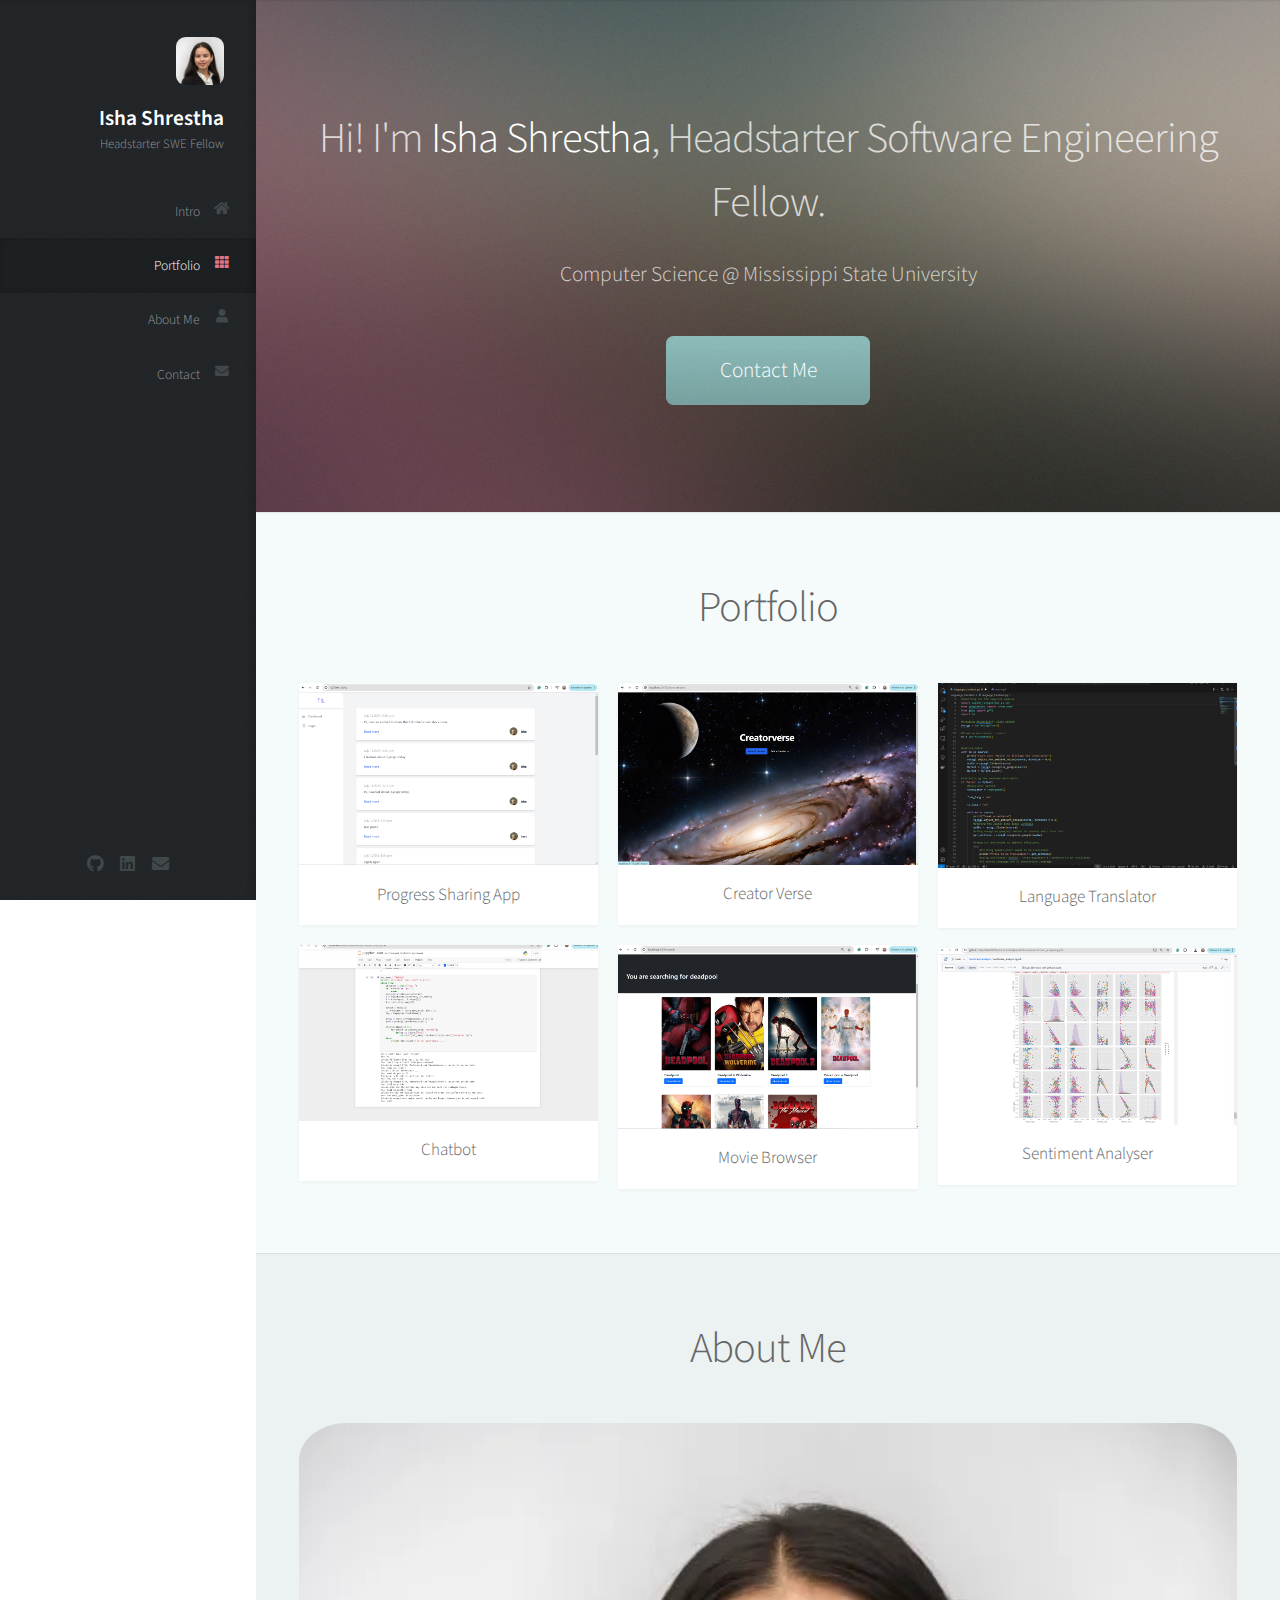
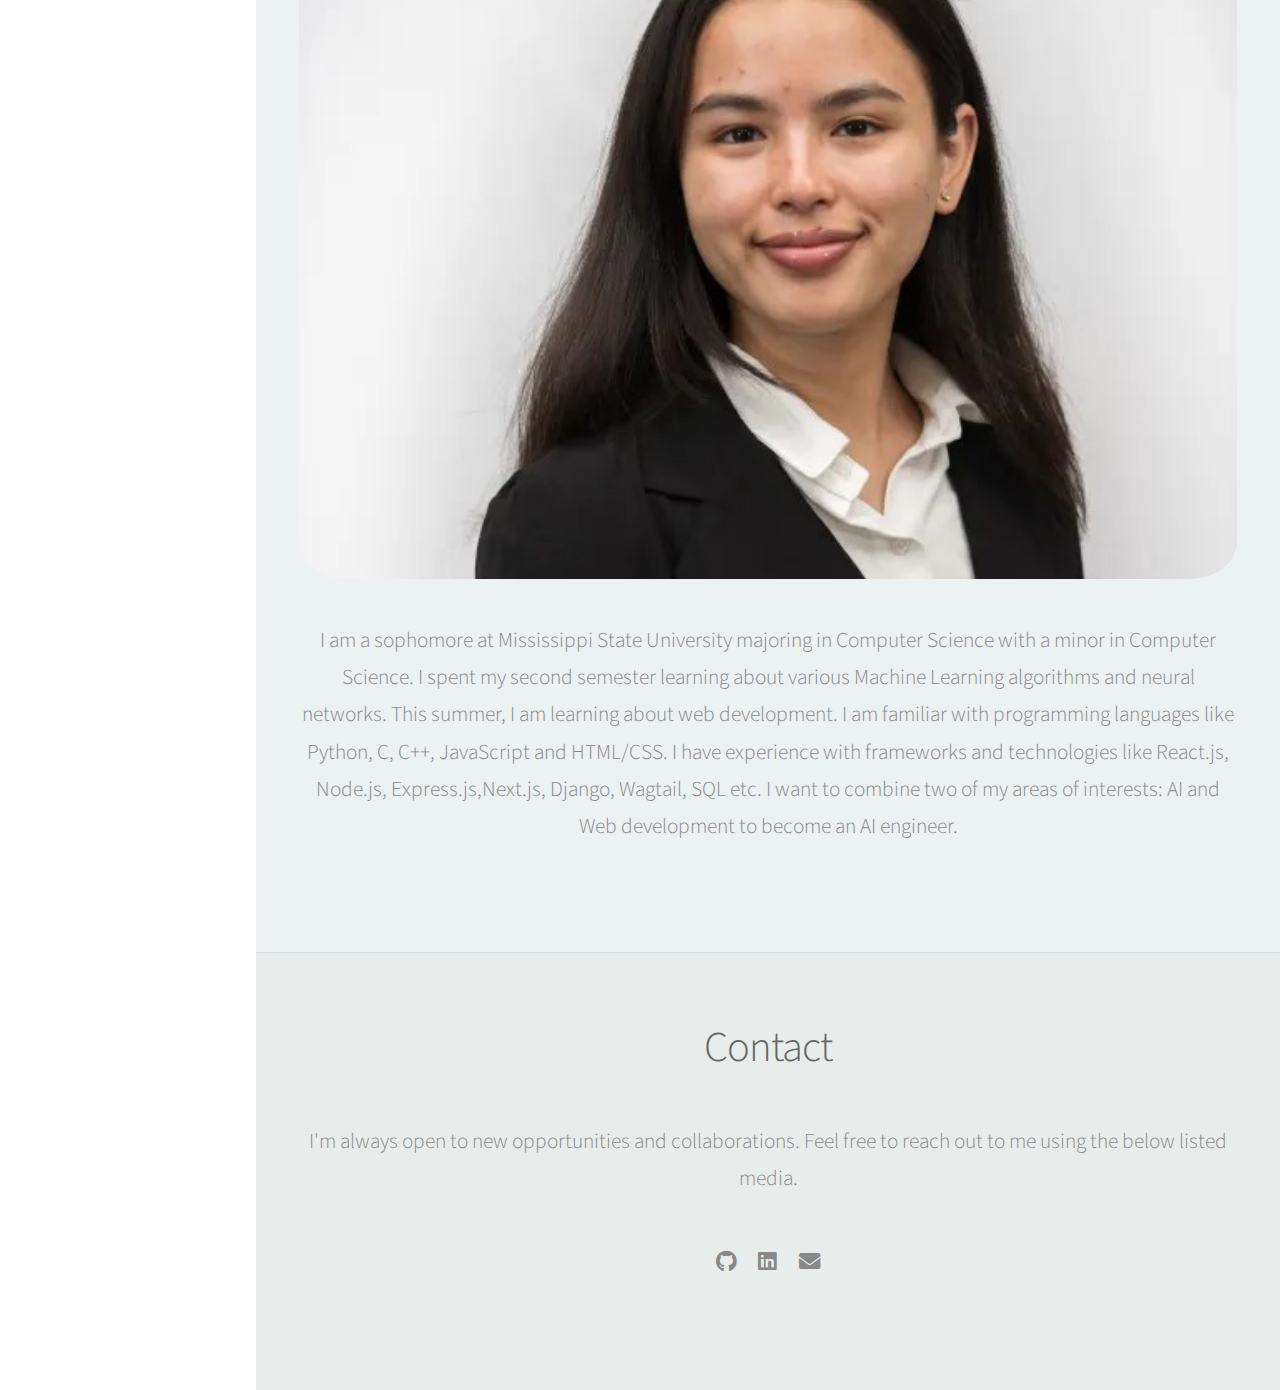
==== index.html @ 4f579141 "copied folders to root" ====
<!DOCTYPE HTML>
<!--
	Prologue by HTML5 UP
	html5up.net | @ajlkn
	Free for personal and commercial use under the CCA 3.0 license (html5up.net/license)
-->
<html>
	<head>
		<title>Isha Shrestha</title>
		<link rel="icon" href="images/isha.jpg">
		<link rel="icon" href="assets/images/favicon.ico" type="image/x-icon">
    
    
		<meta name="viewport" content="width=device-width, initial-scale=1, user-scalable=no" />
		<link rel="stylesheet" href="assets/css/main.css" />
	</head>
	<body class="is-preload">

		<!-- Header -->
			<div id="header">

				<div class="top">

					<!-- Logo -->
						<div id="logo">
							<span class="image avatar48"><img src="images/isha.jpg" alt="" /></span>
							<h1 id="title">Isha Shrestha</h1>
							<p>Headstarter SWE Fellow</p>
						</div>

					<!-- Nav -->
						<nav id="nav">
							<ul>
								<li><a href="#top" id="top-link"><span class="icon solid fa-home">Intro</span></a></li>
								<li><a href="#portfolio" id="portfolio-link"><span class="icon solid fa-th">Portfolio</span></a></li>
								<li><a href="#about" id="about-link"><span class="icon solid fa-user">About Me</span></a></li>
								<li><a href="#contact" id="contact-link"><span class="icon solid fa-envelope">Contact</span></a></li>
							</ul>
						</nav>

				</div>

				<div class="bottom">

					<!-- Social Icons -->
						<ul class="icons">
							
							
							<li><a href="#" class="icon brands fa-github"><span class="label">Github</span></a></li>
							<li><a href="#" class="icon brands fa-linkedin"><span class="label">Linkedin</span></a></li>
							<li><a href="#" class="icon solid fa-envelope"><span class="label">Email</span></a></li>
						</ul>

				</div>

			</div>

		<!-- Main -->
			<div id="main">

				<!-- Intro -->
					<section id="top" class="one dark cover">
						<div class="container">

							<header>
								<h2 class="alt">Hi! I'm <strong>Isha Shrestha</strong>, Headstarter Software Engineering Fellow.<br />
								</h2>
							<p>Computer Science @ Mississippi State University</p>
							</header>

							<footer>
								<a href="#contact" class="button scrolly">Contact Me</a>
							</footer>

						</div>
					</section>

				<!-- Portfolio -->
					<section id="portfolio" class="two">
						<div class="container">

							<header>
								<h2>Portfolio</h2>
							</header>

							

							<div class="row">
								<div class="col-4 col-12-mobile">
									<article class="item">
										<a href="https://github.com/isha038/TIL-TodayILearned-" class="image fit"><img src="images/feed.png" alt="" /></a>
										<header>
											<h3>Progress Sharing App</h3>
										</header>
									</article>
									<article class="item">
										<a href="https://github.com/isha038/chatbot-intents_responses-" class="image fit"><img src="images/chatbot.png" alt="" /></a>
										<header>
											<h3>Chatbot</h3>
										</header>
									</article>
								</div>
								<div class="col-4 col-12-mobile">
									<article class="item">
										<a href="https://github.com/isha038/web103prework" class="image fit"><img src="images/creator-verse.png" alt="" /></a>
										<header>
											<h3>Creator Verse</h3>
										</header>
									</article>
									<article class="item">
										<a href="https://github.com/isha038/moviebrowser" class="image fit"><img src="images/moviebrowser.png" alt="" /></a>
										<header>
											<h3>Movie Browser</h3>
										</header>
									</article>
								</div>
								<div class="col-4 col-12-mobile">
									<article class="item">
										<a href="https://github.com/isha038/languange_translator" class="image fit"><img src="images/language.png" alt="" /></a>
										<header>
											<h3>Language Translator</h3>
										</header>
									</article>
									<article class="item">
										<a href="https://github.com/isha038/Sentiment-Analysis/tree/main" class="image fit"><img src="images/sentiment(1).png" alt="" /></a>
										<header>
											<h3>Sentiment Analyser</h3>
										</header>
									</article>
								</div>
							</div>

						</div>
					</section>

				<!-- About Me -->
					<section id="about" class="three">
						<div class="container">

							<header>
								<h2>About Me</h2>
							</header>

							<a href="https://www.linkedin.com/in/isha-shrestha/" class="image featured"><img src="images/isha.jpg" alt=""  class = "round-image"/></a>

							<p>I am a sophomore at Mississippi State University majoring in Computer Science with a minor in Computer Science. I spent
								my second semester learning about various Machine Learning algorithms and neural networks. This summer, I am learning about
								web development. I am familiar with programming languages like Python, C, C++, JavaScript and HTML/CSS. I have experience with frameworks and technologies
								like React.js, Node.js, Express.js,Next.js, Django, Wagtail, SQL etc. I want to combine two of my 
								areas of interests: AI and Web development to become an AI engineer.

							</p>

						</div>
					</section>

				<!-- Contact -->
					<section id="contact" class="four">
						<div class="container">

							<header>
								<h2>Contact</h2>
							</header>

							<p>I'm always open to new opportunities and collaborations. Feel free to reach out to me using the below listed media.</p>

							<ul class="icons">
							
							
								<li><a href="#" class="icon brands fa-github"><span class="label">Github</span></a></li>
								<li><a href="#" class="icon brands fa-linkedin"><span class="label">Linkedin</span></a></li>
								<li><a href="#" class="icon solid fa-envelope"><span class="label">Email</span></a></li>
							</ul>
							

						</div>
					</section>

			</div>

		

		<!-- Scripts -->
			<script src="assets/js/jquery.min.js"></script>
			<script src="assets/js/jquery.scrolly.min.js"></script>
			<script src="assets/js/jquery.scrollex.min.js"></script>
			<script src="assets/js/browser.min.js"></script>
			<script src="assets/js/breakpoints.min.js"></script>
			<script src="assets/js/util.js"></script>
			<script src="assets/js/main.js"></script>

	</body>
</html>
---- assets/css/main.css ----
@import url("fontawesome-all.min.css");
@import url("https://fonts.googleapis.com/css?family=Source+Sans+Pro:300,300italic,400,600");

/*
	Prologue by HTML5 UP
	html5up.net | @ajlkn
	Free for personal and commercial use under the CCA 3.0 license (html5up.net/license)
*/

html, body, div, span, applet, object,
iframe, h1, h2, h3, h4, h5, h6, p, blockquote,
pre, a, abbr, acronym, address, big, cite,
code, del, dfn, em, img, ins, kbd, q, s, samp,
small, strike, strong, sub, sup, tt, var, b,
u, i, center, dl, dt, dd, ol, ul, li, fieldset,
form, label, legend, table, caption, tbody,
tfoot, thead, tr, th, td, article, aside,
canvas, details, embed, figure, figcaption,
footer, header, hgroup, menu, nav, output, ruby,
section, summary, time, mark, audio, video {
	margin: 0;
	padding: 0;
	border: 0;
	font-size: 100%;
	font: inherit;
	vertical-align: baseline;}

article, aside, details, figcaption, figure,
footer, header, hgroup, menu, nav, section {
	display: block;}

body {
	line-height: 1;
}

ol, ul {
	list-style: none;
}

blockquote, q {
	quotes: none;
}

	blockquote:before, blockquote:after, q:before, q:after {
		content: '';
		content: none;
	}

table {
	border-collapse: collapse;
	border-spacing: 0;
}

body {
	-webkit-text-size-adjust: none;
}

mark {
	background-color: transparent;
	color: inherit;
}

input::-moz-focus-inner {
	border: 0;
	padding: 0;
}

input, select, textarea {
	-moz-appearance: none;
	-webkit-appearance: none;
	-ms-appearance: none;
	appearance: none;
}

/* Basic */

	html {
		box-sizing: border-box;
	}

	*, *:before, *:after {
		box-sizing: inherit;
	}

	body {
		background: #fff;
		font-family: 'Source Sans Pro', sans-serif;
		font-size: 19pt;
		font-weight: 300;
		line-height: 1.75em;
		color: #888;
	}

		body.is-preload *, body.is-preload *:before, body.is-preload *:after {
			-moz-animation: none !important;
			-webkit-animation: none !important;
			-ms-animation: none !important;
			animation: none !important;
			-moz-transition: none !important;
			-webkit-transition: none !important;
			-ms-transition: none !important;
			transition: none !important;
		}

	input, textarea, select {
		font-family: 'Source Sans Pro', sans-serif;
		font-size: 19pt;
		font-weight: 300;
		line-height: 1.75em;
		color: #888;
	}

	h1, h2, h3, h4, h5, h6 {
		font-weight: 300;
		color: #666;
		line-height: 1.5em;
	}

	h1 a, h2 a, h3 a, h4 a, h5 a, h6 a {
		color: inherit;
		text-decoration: none;
	}

		h1 a strong, h2 a strong, h3 a strong, h4 a strong, h5 a strong, h6 a strong {
			color: #333;
		}

	h2 {
		font-size: 2em;
		letter-spacing: -1px;
	}

		h2.alt {
			color: #888;
		}

			h2.alt strong {
				color: #666;
			}

	h3 {
		font-size: 1.5em;
	}

	header {
		margin: 0 0 2em 0;
	}

		header > p {
			margin: 1em 0 0 0;
		}

	footer {
		margin: 2em 0 0 0;
	}

	strong, b {
		font-weight: 300;
		color: #666;
	}

	em, i {
		font-style: italic;
	}

	a {
		text-decoration: none;
		color: inherit;
		border-bottom: dotted 1px rgba(128, 128, 128, 0.5);
		-moz-transition: color 0.35s ease-in-out, border-bottom-color 0.35s ease-in-out;
		-webkit-transition: color 0.35s ease-in-out, border-bottom-color 0.35s ease-in-out;
		-ms-transition: color 0.35s ease-in-out, border-bottom-color 0.35s ease-in-out;
		transition: color 0.35s ease-in-out, border-bottom-color 0.35s ease-in-out;
		outline: 0;
	}

		a:hover {
			color: #E27689;
			border-bottom-color: rgba(255, 255, 255, 0);
		}

	sub {
		position: relative;
		top: 0.5em;
		font-size: 0.8em;
	}

	sup {
		position: relative;
		top: -0.5em;
		font-size: 0.8em;
	}

	hr {
		border: 0;
		border-top: solid 1px #ddd;
	}

	blockquote {
		border-left: solid 0.5em #ddd;
		padding: 1em 0 1em 2em;
		font-style: italic;
	}

	p, ul, ol, dl, table {
		margin-bottom: 2em;
	}

	br.clear {
		clear: both;
	}

/* Container */

	.container {
		margin: 0 auto;
		max-width: 100%;
		width: 1400px;
		border-radius: 50%; /* Makes the image round */
    	object-fit: cover
	}

		@media screen and (min-width: 961px) and (max-width: 1880px) {

			.container {
				width: 1200px;
			}

		}

		@media screen and (min-width: 961px) and (max-width: 1620px) {

			.container {
				width: 960px;
			}

		}

		@media screen and (min-width: 961px) and (max-width: 1320px) {

			.container {
				width: 100%;
			}

		}

		@media screen and (max-width: 960px) {

			.container {
				width: 100%;
			}

		}

		@media screen and (max-width: 736px) {

			.container {
				width: 100%;
			}

		}

/* Row */

	.row {
		display: flex;
		flex-wrap: wrap;
		box-sizing: border-box;
		align-items: stretch;
	}

		.row > * {
			box-sizing: border-box;
		}

		.row.gtr-uniform > * > :last-child {
			margin-bottom: 0;
		}

		.row.aln-left {
			justify-content: flex-start;
		}

		.row.aln-center {
			justify-content: center;
		}

		.row.aln-right {
			justify-content: flex-end;
		}

		.row.aln-top {
			align-items: flex-start;
		}

		.row.aln-middle {
			align-items: center;
		}

		.row.aln-bottom {
			align-items: flex-end;
		}

		.row > .imp {
			order: -1;
		}

		.row > .col-1 {
			width: 8.33333%;
		}

		.row > .off-1 {
			margin-left: 8.33333%;
		}

		.row > .col-2 {
			width: 16.66667%;
		}

		.row > .off-2 {
			margin-left: 16.66667%;
		}

		.row > .col-3 {
			width: 25%;
		}

		.row > .off-3 {
			margin-left: 25%;
		}

		.row > .col-4 {
			width: 33.33333%;
		}

		.row > .off-4 {
			margin-left: 33.33333%;
		}

		.row > .col-5 {
			width: 41.66667%;
		}

		.row > .off-5 {
			margin-left: 41.66667%;
		}

		.row > .col-6 {
			width: 50%;
		}

		.row > .off-6 {
			margin-left: 50%;
		}

		.row > .col-7 {
			width: 58.33333%;
		}

		.row > .off-7 {
			margin-left: 58.33333%;
		}

		.row > .col-8 {
			width: 66.66667%;
		}

		.row > .off-8 {
			margin-left: 66.66667%;
		}

		.row > .col-9 {
			width: 75%;
		}

		.row > .off-9 {
			margin-left: 75%;
		}

		.row > .col-10 {
			width: 83.33333%;
		}

		.row > .off-10 {
			margin-left: 83.33333%;
		}

		.row > .col-11 {
			width: 91.66667%;
		}

		.row > .off-11 {
			margin-left: 91.66667%;
		}

		.row > .col-12 {
			width: 100%;
		}

		.row > .off-12 {
			margin-left: 100%;
		}

		.row.gtr-0 {
			margin-top: 0px;
			margin-left: 0px;
		}

			.row.gtr-0 > * {
				padding: 0px 0 0 0px;
			}

			.row.gtr-0.gtr-uniform {
				margin-top: 0px;
			}

				.row.gtr-0.gtr-uniform > * {
					padding-top: 0px;
				}

		.row.gtr-25 {
			margin-top: -10px;
			margin-left: -10px;
		}

			.row.gtr-25 > * {
				padding: 10px 0 0 10px;
			}

			.row.gtr-25.gtr-uniform {
				margin-top: -10px;
			}

				.row.gtr-25.gtr-uniform > * {
					padding-top: 10px;
				}

		.row.gtr-50 {
			margin-top: -20px;
			margin-left: -20px;
		}

			.row.gtr-50 > * {
				padding: 20px 0 0 20px;
			}

			.row.gtr-50.gtr-uniform {
				margin-top: -20px;
			}

				.row.gtr-50.gtr-uniform > * {
					padding-top: 20px;
				}

		.row {
			margin-top: -40px;
			margin-left: -40px;
		}

			.row > * {
				padding: 40px 0 0 40px;
			}

			.row.gtr-uniform {
				margin-top: -40px;
			}

				.row.gtr-uniform > * {
					padding-top: 40px;
				}

		.row.gtr-150 {
			margin-top: -60px;
			margin-left: -60px;
		}

			.row.gtr-150 > * {
				padding: 60px 0 0 60px;
			}

			.row.gtr-150.gtr-uniform {
				margin-top: -60px;
			}

				.row.gtr-150.gtr-uniform > * {
					padding-top: 60px;
				}

		.row.gtr-200 {
			margin-top: -80px;
			margin-left: -80px;
		}

			.row.gtr-200 > * {
				padding: 80px 0 0 80px;
			}

			.row.gtr-200.gtr-uniform {
				margin-top: -80px;
			}

				.row.gtr-200.gtr-uniform > * {
					padding-top: 80px;
				}

		@media screen and (min-width: 961px) and (max-width: 1880px) {

			.row {
				display: flex;
				flex-wrap: wrap;
				box-sizing: border-box;
				align-items: stretch;
			}

				.row > * {
					box-sizing: border-box;
				}

				.row.gtr-uniform > * > :last-child {
					margin-bottom: 0;
				}

				.row.aln-left {
					justify-content: flex-start;
				}

				.row.aln-center {
					justify-content: center;
				}

				.row.aln-right {
					justify-content: flex-end;
				}

				.row.aln-top {
					align-items: flex-start;
				}

				.row.aln-middle {
					align-items: center;
				}

				.row.aln-bottom {
					align-items: flex-end;
				}

				.row > .imp-wide {
					order: -1;
				}

				.row > .col-1-wide {
					width: 8.33333%;
				}

				.row > .off-1-wide {
					margin-left: 8.33333%;
				}

				.row > .col-2-wide {
					width: 16.66667%;
				}

				.row > .off-2-wide {
					margin-left: 16.66667%;
				}

				.row > .col-3-wide {
					width: 25%;
				}

				.row > .off-3-wide {
					margin-left: 25%;
				}

				.row > .col-4-wide {
					width: 33.33333%;
				}

				.row > .off-4-wide {
					margin-left: 33.33333%;
				}

				.row > .col-5-wide {
					width: 41.66667%;
				}

				.row > .off-5-wide {
					margin-left: 41.66667%;
				}

				.row > .col-6-wide {
					width: 50%;
				}

				.row > .off-6-wide {
					margin-left: 50%;
				}

				.row > .col-7-wide {
					width: 58.33333%;
				}

				.row > .off-7-wide {
					margin-left: 58.33333%;
				}

				.row > .col-8-wide {
					width: 66.66667%;
				}

				.row > .off-8-wide {
					margin-left: 66.66667%;
				}

				.row > .col-9-wide {
					width: 75%;
				}

				.row > .off-9-wide {
					margin-left: 75%;
				}

				.row > .col-10-wide {
					width: 83.33333%;
				}

				.row > .off-10-wide {
					margin-left: 83.33333%;
				}

				.row > .col-11-wide {
					width: 91.66667%;
				}

				.row > .off-11-wide {
					margin-left: 91.66667%;
				}

				.row > .col-12-wide {
					width: 100%;
				}

				.row > .off-12-wide {
					margin-left: 100%;
				}

				.row.gtr-0 {
					margin-top: 0px;
					margin-left: 0px;
				}

					.row.gtr-0 > * {
						padding: 0px 0 0 0px;
					}

					.row.gtr-0.gtr-uniform {
						margin-top: 0px;
					}

						.row.gtr-0.gtr-uniform > * {
							padding-top: 0px;
						}

				.row.gtr-25 {
					margin-top: -10px;
					margin-left: -10px;
				}

					.row.gtr-25 > * {
						padding: 10px 0 0 10px;
					}

					.row.gtr-25.gtr-uniform {
						margin-top: -10px;
					}

						.row.gtr-25.gtr-uniform > * {
							padding-top: 10px;
						}

				.row.gtr-50 {
					margin-top: -20px;
					margin-left: -20px;
				}

					.row.gtr-50 > * {
						padding: 20px 0 0 20px;
					}

					.row.gtr-50.gtr-uniform {
						margin-top: -20px;
					}

						.row.gtr-50.gtr-uniform > * {
							padding-top: 20px;
						}

				.row {
					margin-top: -40px;
					margin-left: -40px;
				}

					.row > * {
						padding: 40px 0 0 40px;
					}

					.row.gtr-uniform {
						margin-top: -40px;
					}

						.row.gtr-uniform > * {
							padding-top: 40px;
						}

				.row.gtr-150 {
					margin-top: -60px;
					margin-left: -60px;
				}

					.row.gtr-150 > * {
						padding: 60px 0 0 60px;
					}

					.row.gtr-150.gtr-uniform {
						margin-top: -60px;
					}

						.row.gtr-150.gtr-uniform > * {
							padding-top: 60px;
						}

				.row.gtr-200 {
					margin-top: -80px;
					margin-left: -80px;
				}

					.row.gtr-200 > * {
						padding: 80px 0 0 80px;
					}

					.row.gtr-200.gtr-uniform {
						margin-top: -80px;
					}

						.row.gtr-200.gtr-uniform > * {
							padding-top: 80px;
						}

		}

		@media screen and (min-width: 961px) and (max-width: 1620px) {

			.row {
				display: flex;
				flex-wrap: wrap;
				box-sizing: border-box;
				align-items: stretch;
			}

				.row > * {
					box-sizing: border-box;
				}

				.row.gtr-uniform > * > :last-child {
					margin-bottom: 0;
				}

				.row.aln-left {
					justify-content: flex-start;
				}

				.row.aln-center {
					justify-content: center;
				}

				.row.aln-right {
					justify-content: flex-end;
				}

				.row.aln-top {
					align-items: flex-start;
				}

				.row.aln-middle {
					align-items: center;
				}

				.row.aln-bottom {
					align-items: flex-end;
				}

				.row > .imp-normal {
					order: -1;
				}

				.row > .col-1-normal {
					width: 8.33333%;
				}

				.row > .off-1-normal {
					margin-left: 8.33333%;
				}

				.row > .col-2-normal {
					width: 16.66667%;
				}

				.row > .off-2-normal {
					margin-left: 16.66667%;
				}

				.row > .col-3-normal {
					width: 25%;
				}

				.row > .off-3-normal {
					margin-left: 25%;
				}

				.row > .col-4-normal {
					width: 33.33333%;
				}

				.row > .off-4-normal {
					margin-left: 33.33333%;
				}

				.row > .col-5-normal {
					width: 41.66667%;
				}

				.row > .off-5-normal {
					margin-left: 41.66667%;
				}

				.row > .col-6-normal {
					width: 50%;
				}

				.row > .off-6-normal {
					margin-left: 50%;
				}

				.row > .col-7-normal {
					width: 58.33333%;
				}

				.row > .off-7-normal {
					margin-left: 58.33333%;
				}

				.row > .col-8-normal {
					width: 66.66667%;
				}

				.row > .off-8-normal {
					margin-left: 66.66667%;
				}

				.row > .col-9-normal {
					width: 75%;
				}

				.row > .off-9-normal {
					margin-left: 75%;
				}

				.row > .col-10-normal {
					width: 83.33333%;
				}

				.row > .off-10-normal {
					margin-left: 83.33333%;
				}

				.row > .col-11-normal {
					width: 91.66667%;
				}

				.row > .off-11-normal {
					margin-left: 91.66667%;
				}

				.row > .col-12-normal {
					width: 100%;
				}

				.row > .off-12-normal {
					margin-left: 100%;
				}

				.row.gtr-0 {
					margin-top: 0px;
					margin-left: 0px;
				}

					.row.gtr-0 > * {
						padding: 0px 0 0 0px;
					}

					.row.gtr-0.gtr-uniform {
						margin-top: 0px;
					}

						.row.gtr-0.gtr-uniform > * {
							padding-top: 0px;
						}

				.row.gtr-25 {
					margin-top: -10px;
					margin-left: -10px;
				}

					.row.gtr-25 > * {
						padding: 10px 0 0 10px;
					}

					.row.gtr-25.gtr-uniform {
						margin-top: -10px;
					}

						.row.gtr-25.gtr-uniform > * {
							padding-top: 10px;
						}

				.row.gtr-50 {
					margin-top: -20px;
					margin-left: -20px;
				}

					.row.gtr-50 > * {
						padding: 20px 0 0 20px;
					}

					.row.gtr-50.gtr-uniform {
						margin-top: -20px;
					}

						.row.gtr-50.gtr-uniform > * {
							padding-top: 20px;
						}

				.row {
					margin-top: -40px;
					margin-left: -40px;
				}

					.row > * {
						padding: 40px 0 0 40px;
					}

					.row.gtr-uniform {
						margin-top: -40px;
					}

						.row.gtr-uniform > * {
							padding-top: 40px;
						}

				.row.gtr-150 {
					margin-top: -60px;
					margin-left: -60px;
				}

					.row.gtr-150 > * {
						padding: 60px 0 0 60px;
					}

					.row.gtr-150.gtr-uniform {
						margin-top: -60px;
					}

						.row.gtr-150.gtr-uniform > * {
							padding-top: 60px;
						}

				.row.gtr-200 {
					margin-top: -80px;
					margin-left: -80px;
				}

					.row.gtr-200 > * {
						padding: 80px 0 0 80px;
					}

					.row.gtr-200.gtr-uniform {
						margin-top: -80px;
					}

						.row.gtr-200.gtr-uniform > * {
							padding-top: 80px;
						}

		}

		@media screen and (min-width: 961px) and (max-width: 1320px) {

			.row {
				display: flex;
				flex-wrap: wrap;
				box-sizing: border-box;
				align-items: stretch;
			}

				.row > * {
					box-sizing: border-box;
				}

				.row.gtr-uniform > * > :last-child {
					margin-bottom: 0;
				}

				.row.aln-left {
					justify-content: flex-start;
				}

				.row.aln-center {
					justify-content: center;
				}

				.row.aln-right {
					justify-content: flex-end;
				}

				.row.aln-top {
					align-items: flex-start;
				}

				.row.aln-middle {
					align-items: center;
				}

				.row.aln-bottom {
					align-items: flex-end;
				}

				.row > .imp-narrow {
					order: -1;
				}

				.row > .col-1-narrow {
					width: 8.33333%;
				}

				.row > .off-1-narrow {
					margin-left: 8.33333%;
				}

				.row > .col-2-narrow {
					width: 16.66667%;
				}

				.row > .off-2-narrow {
					margin-left: 16.66667%;
				}

				.row > .col-3-narrow {
					width: 25%;
				}

				.row > .off-3-narrow {
					margin-left: 25%;
				}

				.row > .col-4-narrow {
					width: 33.33333%;
				}

				.row > .off-4-narrow {
					margin-left: 33.33333%;
				}

				.row > .col-5-narrow {
					width: 41.66667%;
				}

				.row > .off-5-narrow {
					margin-left: 41.66667%;
				}

				.row > .col-6-narrow {
					width: 50%;
				}

				.row > .off-6-narrow {
					margin-left: 50%;
				}

				.row > .col-7-narrow {
					width: 58.33333%;
				}

				.row > .off-7-narrow {
					margin-left: 58.33333%;
				}

				.row > .col-8-narrow {
					width: 66.66667%;
				}

				.row > .off-8-narrow {
					margin-left: 66.66667%;
				}

				.row > .col-9-narrow {
					width: 75%;
				}

				.row > .off-9-narrow {
					margin-left: 75%;
				}

				.row > .col-10-narrow {
					width: 83.33333%;
				}

				.row > .off-10-narrow {
					margin-left: 83.33333%;
				}

				.row > .col-11-narrow {
					width: 91.66667%;
				}

				.row > .off-11-narrow {
					margin-left: 91.66667%;
				}

				.row > .col-12-narrow {
					width: 100%;
				}

				.row > .off-12-narrow {
					margin-left: 100%;
				}

				.row.gtr-0 {
					margin-top: 0px;
					margin-left: 0px;
				}

					.row.gtr-0 > * {
						padding: 0px 0 0 0px;
					}

					.row.gtr-0.gtr-uniform {
						margin-top: 0px;
					}

						.row.gtr-0.gtr-uniform > * {
							padding-top: 0px;
						}

				.row.gtr-25 {
					margin-top: -5px;
					margin-left: -5px;
				}

					.row.gtr-25 > * {
						padding: 5px 0 0 5px;
					}

					.row.gtr-25.gtr-uniform {
						margin-top: -5px;
					}

						.row.gtr-25.gtr-uniform > * {
							padding-top: 5px;
						}

				.row.gtr-50 {
					margin-top: -10px;
					margin-left: -10px;
				}

					.row.gtr-50 > * {
						padding: 10px 0 0 10px;
					}

					.row.gtr-50.gtr-uniform {
						margin-top: -10px;
					}

						.row.gtr-50.gtr-uniform > * {
							padding-top: 10px;
						}

				.row {
					margin-top: -20px;
					margin-left: -20px;
				}

					.row > * {
						padding: 20px 0 0 20px;
					}

					.row.gtr-uniform {
						margin-top: -20px;
					}

						.row.gtr-uniform > * {
							padding-top: 20px;
						}

				.row.gtr-150 {
					margin-top: -30px;
					margin-left: -30px;
				}

					.row.gtr-150 > * {
						padding: 30px 0 0 30px;
					}

					.row.gtr-150.gtr-uniform {
						margin-top: -30px;
					}

						.row.gtr-150.gtr-uniform > * {
							padding-top: 30px;
						}

				.row.gtr-200 {
					margin-top: -40px;
					margin-left: -40px;
				}

					.row.gtr-200 > * {
						padding: 40px 0 0 40px;
					}

					.row.gtr-200.gtr-uniform {
						margin-top: -40px;
					}

						.row.gtr-200.gtr-uniform > * {
							padding-top: 40px;
						}

		}

		@media screen and (max-width: 960px) {

			.row {
				display: flex;
				flex-wrap: wrap;
				box-sizing: border-box;
				align-items: stretch;
			}

				.row > * {
					box-sizing: border-box;
				}

				.row.gtr-uniform > * > :last-child {
					margin-bottom: 0;
				}

				.row.aln-left {
					justify-content: flex-start;
				}

				.row.aln-center {
					justify-content: center;
				}

				.row.aln-right {
					justify-content: flex-end;
				}

				.row.aln-top {
					align-items: flex-start;
				}

				.row.aln-middle {
					align-items: center;
				}

				.row.aln-bottom {
					align-items: flex-end;
				}

				.row > .imp-narrower {
					order: -1;
				}

				.row > .col-1-narrower {
					width: 8.33333%;
				}

				.row > .off-1-narrower {
					margin-left: 8.33333%;
				}

				.row > .col-2-narrower {
					width: 16.66667%;
				}

				.row > .off-2-narrower {
					margin-left: 16.66667%;
				}

				.row > .col-3-narrower {
					width: 25%;
				}

				.row > .off-3-narrower {
					margin-left: 25%;
				}

				.row > .col-4-narrower {
					width: 33.33333%;
				}

				.row > .off-4-narrower {
					margin-left: 33.33333%;
				}

				.row > .col-5-narrower {
					width: 41.66667%;
				}

				.row > .off-5-narrower {
					margin-left: 41.66667%;
				}

				.row > .col-6-narrower {
					width: 50%;
				}

				.row > .off-6-narrower {
					margin-left: 50%;
				}

				.row > .col-7-narrower {
					width: 58.33333%;
				}

				.row > .off-7-narrower {
					margin-left: 58.33333%;
				}

				.row > .col-8-narrower {
					width: 66.66667%;
				}

				.row > .off-8-narrower {
					margin-left: 66.66667%;
				}

				.row > .col-9-narrower {
					width: 75%;
				}

				.row > .off-9-narrower {
					margin-left: 75%;
				}

				.row > .col-10-narrower {
					width: 83.33333%;
				}

				.row > .off-10-narrower {
					margin-left: 83.33333%;
				}

				.row > .col-11-narrower {
					width: 91.66667%;
				}

				.row > .off-11-narrower {
					margin-left: 91.66667%;
				}

				.row > .col-12-narrower {
					width: 100%;
				}

				.row > .off-12-narrower {
					margin-left: 100%;
				}

				.row.gtr-0 {
					margin-top: 0px;
					margin-left: 0px;
				}

					.row.gtr-0 > * {
						padding: 0px 0 0 0px;
					}

					.row.gtr-0.gtr-uniform {
						margin-top: 0px;
					}

						.row.gtr-0.gtr-uniform > * {
							padding-top: 0px;
						}

				.row.gtr-25 {
					margin-top: -5px;
					margin-left: -5px;
				}

					.row.gtr-25 > * {
						padding: 5px 0 0 5px;
					}

					.row.gtr-25.gtr-uniform {
						margin-top: -5px;
					}

						.row.gtr-25.gtr-uniform > * {
							padding-top: 5px;
						}

				.row.gtr-50 {
					margin-top: -10px;
					margin-left: -10px;
				}

					.row.gtr-50 > * {
						padding: 10px 0 0 10px;
					}

					.row.gtr-50.gtr-uniform {
						margin-top: -10px;
					}

						.row.gtr-50.gtr-uniform > * {
							padding-top: 10px;
						}

				.row {
					margin-top: -20px;
					margin-left: -20px;
				}

					.row > * {
						padding: 20px 0 0 20px;
					}

					.row.gtr-uniform {
						margin-top: -20px;
					}

						.row.gtr-uniform > * {
							padding-top: 20px;
						}

				.row.gtr-150 {
					margin-top: -30px;
					margin-left: -30px;
				}

					.row.gtr-150 > * {
						padding: 30px 0 0 30px;
					}

					.row.gtr-150.gtr-uniform {
						margin-top: -30px;
					}

						.row.gtr-150.gtr-uniform > * {
							padding-top: 30px;
						}

				.row.gtr-200 {
					margin-top: -40px;
					margin-left: -40px;
				}

					.row.gtr-200 > * {
						padding: 40px 0 0 40px;
					}

					.row.gtr-200.gtr-uniform {
						margin-top: -40px;
					}

						.row.gtr-200.gtr-uniform > * {
							padding-top: 40px;
						}

		}

		@media screen and (max-width: 736px) {

			.row {
				display: flex;
				flex-wrap: wrap;
				box-sizing: border-box;
				align-items: stretch;
			}

				.row > * {
					box-sizing: border-box;
				}

				.row.gtr-uniform > * > :last-child {
					margin-bottom: 0;
				}

				.row.aln-left {
					justify-content: flex-start;
				}

				.row.aln-center {
					justify-content: center;
				}

				.row.aln-right {
					justify-content: flex-end;
				}

				.row.aln-top {
					align-items: flex-start;
				}

				.row.aln-middle {
					align-items: center;
				}

				.row.aln-bottom {
					align-items: flex-end;
				}

				.row > .imp-mobile {
					order: -1;
				}

				.row > .col-1-mobile {
					width: 8.33333%;
				}

				.row > .off-1-mobile {
					margin-left: 8.33333%;
				}

				.row > .col-2-mobile {
					width: 16.66667%;
				}

				.row > .off-2-mobile {
					margin-left: 16.66667%;
				}

				.row > .col-3-mobile {
					width: 25%;
				}

				.row > .off-3-mobile {
					margin-left: 25%;
				}

				.row > .col-4-mobile {
					width: 33.33333%;
				}

				.row > .off-4-mobile {
					margin-left: 33.33333%;
				}

				.row > .col-5-mobile {
					width: 41.66667%;
				}

				.row > .off-5-mobile {
					margin-left: 41.66667%;
				}

				.row > .col-6-mobile {
					width: 50%;
				}

				.row > .off-6-mobile {
					margin-left: 50%;
				}

				.row > .col-7-mobile {
					width: 58.33333%;
				}

				.row > .off-7-mobile {
					margin-left: 58.33333%;
				}

				.row > .col-8-mobile {
					width: 66.66667%;
				}

				.row > .off-8-mobile {
					margin-left: 66.66667%;
				}

				.row > .col-9-mobile {
					width: 75%;
				}

				.row > .off-9-mobile {
					margin-left: 75%;
				}

				.row > .col-10-mobile {
					width: 83.33333%;
				}

				.row > .off-10-mobile {
					margin-left: 83.33333%;
				}

				.row > .col-11-mobile {
					width: 91.66667%;
				}

				.row > .off-11-mobile {
					margin-left: 91.66667%;
				}

				.row > .col-12-mobile {
					width: 100%;
				}

				.row > .off-12-mobile {
					margin-left: 100%;
				}

				.row.gtr-0 {
					margin-top: 0px;
					margin-left: 0px;
				}

					.row.gtr-0 > * {
						padding: 0px 0 0 0px;
					}

					.row.gtr-0.gtr-uniform {
						margin-top: 0px;
					}

						.row.gtr-0.gtr-uniform > * {
							padding-top: 0px;
						}

				.row.gtr-25 {
					margin-top: -5px;
					margin-left: -5px;
				}

					.row.gtr-25 > * {
						padding: 5px 0 0 5px;
					}

					.row.gtr-25.gtr-uniform {
						margin-top: -5px;
					}

						.row.gtr-25.gtr-uniform > * {
							padding-top: 5px;
						}

				.row.gtr-50 {
					margin-top: -10px;
					margin-left: -10px;
				}

					.row.gtr-50 > * {
						padding: 10px 0 0 10px;
					}

					.row.gtr-50.gtr-uniform {
						margin-top: -10px;
					}

						.row.gtr-50.gtr-uniform > * {
							padding-top: 10px;
						}

				.row {
					margin-top: -20px;
					margin-left: -20px;
				}

					.row > * {
						padding: 20px 0 0 20px;
					}

					.row.gtr-uniform {
						margin-top: -20px;
					}

						.row.gtr-uniform > * {
							padding-top: 20px;
						}

				.row.gtr-150 {
					margin-top: -30px;
					margin-left: -30px;
				}

					.row.gtr-150 > * {
						padding: 30px 0 0 30px;
					}

					.row.gtr-150.gtr-uniform {
						margin-top: -30px;
					}

						.row.gtr-150.gtr-uniform > * {
							padding-top: 30px;
						}

				.row.gtr-200 {
					margin-top: -40px;
					margin-left: -40px;
				}

					.row.gtr-200 > * {
						padding: 40px 0 0 40px;
					}

					.row.gtr-200.gtr-uniform {
						margin-top: -40px;
					}

						.row.gtr-200.gtr-uniform > * {
							padding-top: 40px;
						}

		}

/* Sections/Article */

	section, article {
		margin-bottom: 3em;
	}

		section > :last-child,
		section > .container, section:last-child, article > :last-child,
		article > .container, article:last-child {
			margin-bottom: 0;
		}

		.row > section, .row > article {
			margin-bottom: 0;
		}

/* Image */

	.image {
		display: inline-block;
		border: 0;
	}

		.image img {
			display: block;
			width: 100%;
		}

		.image.avatar48 {
			width: 48px;
			height: 48px;
			background: rgb(240, 235, 235);

		}

			.image.avatar48 img {
				width: 48px;
				height: 48px;
				border-radius: 20%; /* Makes the image round */
    			object-fit: cover;
			}

		.image.fit {
			display: block;
			width: 100%;
			height: 100%;
		}

		.image.featured {
			display: block;
			height: 100%;
			width: 100%;
			margin: 0 0 2em 0;
			
		}
		.round-image{
			border-radius: 5%;
    width: 100%;  /* Adjust as needed */
    height: 100%; /* Adjust as needed */
    object-fit: cover;
		}

		.image.left {
			float: left;
			margin: 0 2em 2em 0;
		}

		.image.centered {
			display: block;
			margin: 0 0 2em 0;
		}

			.image.centered img {
				margin: 0 auto;
				width: auto;
			}

/* List */

	ul {
		list-style: disc;
		padding-left: 1em;
	}

		ul li {
			padding-left: 0.5em;
		}

	ol {
		list-style: decimal;
		padding-left: 1.25em;
	}

		ol li {
			padding-left: 0.25em;
		}

/* Icons */

	ul.icons {
		cursor: default;
		list-style: none;
		padding-left: 0;
	}

		ul.icons li {
			display: inline-block;
			padding-left: 0;
		}

		ul.icons a {
			display: inline-block;
			width: 2em;
			height: 2em;
			line-height: 2em;
			text-align: center;
			border: 0;
		}

/* Form */

	form label {
		display: block;
		text-align: left;
		margin-bottom: 0.5em;
	}

	form input[type="text"],
	form input[type="email"],
	form input[type="password"],
	form select,
	form textarea {
		position: relative;
		-webkit-appearance: none;
		display: block;
		border: 0;
		outline: 0;
		background: #fff;
		background: rgba(255, 255, 255, 0.75);
		width: 100%;
		border-radius: 0.35em;
		padding: 0.75em 1em 0.75em 1em;
		box-shadow: inset 0 0.1em 0.1em 0 rgba(0, 0, 0, 0.05);
		border: solid 1px rgba(0, 0, 0, 0.15);
		-moz-transition: all 0.35s ease-in-out;
		-webkit-transition: all 0.35s ease-in-out;
		-ms-transition: all 0.35s ease-in-out;
		transition: all 0.35s ease-in-out;
	}

		form input[type="text"]:focus,
		form input[type="email"]:focus,
		form input[type="password"]:focus,
		form select:focus,
		form textarea:focus {
			box-shadow: 0 0 2px 1px #8ebebc;
			background: #fff;
		}

	form input[type="text"],
	form input[type="email"],
	form input[type="password"],
	form select {
		line-height: 1.25em;
	}

	form textarea {
		min-height: 14em;
	}

	form ::-webkit-input-placeholder {
		color: #555 !important;
	}

	form :-moz-placeholder {
		color: #555 !important;
	}

	form ::-moz-placeholder {
		color: #555 !important;
	}

	form :-ms-input-placeholder {
		color: #555 !important;
	}

	form ::-moz-focus-inner {
		border: 0;
	}

/* Table */

	table {
		width: 100%;
		text-align: left;
	}

		table tbody tr:nth-child(2n+2) {
			background: #f4f4f4;
		}

		table td {
			padding: 0.5em 1em 0.5em 1em;
		}

		table th {
			text-align: left;
			padding: 0.5em 1em 0.5em 1em;
			color: #fff;
			background: #222729 url("images/overlay.png");
		}

		table thead {
			background: #444;
			color: #fff;
		}

		table tfoot {
			background: #eee;
		}

/* Button */

	input[type="button"],
	input[type="submit"],
	input[type="reset"],
	button,
	.button {
		position: relative;
		display: inline-block;
		border-radius: 0.35em;
		color: #fff !important;
		text-decoration: none;
		padding: 0.75em 2.5em 0.75em 2.5em;
		background-color: #8ebebc;
		border: 0;
		cursor: pointer;
		background-image: -moz-linear-gradient(top, rgba(0, 0, 0, 0), rgba(0, 0, 0, 0.15)), url("images/overlay.png");
		background-image: -webkit-linear-gradient(top, rgba(0, 0, 0, 0), rgba(0, 0, 0, 0.15)), url("images/overlay.png");
		background-image: -ms-linear-gradient(top, rgba(0, 0, 0, 0), rgba(0, 0, 0, 0.15)), url("images/overlay.png");
		background-image: linear-gradient(top, rgba(0, 0, 0, 0), rgba(0, 0, 0, 0.15)), url("images/overlay.png");
		-moz-transition: background-color 0.35s ease-in-out;
		-webkit-transition: background-color 0.35s ease-in-out;
		-ms-transition: background-color 0.35s ease-in-out;
		transition: background-color 0.35s ease-in-out;
	}

		input[type="button"]:hover,
		input[type="submit"]:hover,
		input[type="reset"]:hover,
		button:hover,
		.button:hover {
			background-color: #9ececc;
		}

		input[type="button"]:active,
		input[type="submit"]:active,
		input[type="reset"]:active,
		button:active,
		.button:active {
			background-color: #7eaeac;
		}

/* Item */

	.item {
		box-shadow: 0 0.05em 0.15em 0 rgba(0, 0, 0, 0.05);
		margin-bottom: 40px;
	}

		.item header {
			background: #fff;
			margin: 0;
			padding: 1em 0 1em 0;
			font-size: 0.8em;
		}

			.item header h3 {
				font-size: 1em;
			}

/* Icons */

	.icon {
		text-decoration: none;
		text-decoration: none;
	}

		.icon:before {
			-moz-osx-font-smoothing: grayscale;
			-webkit-font-smoothing: antialiased;
			display: inline-block;
			font-style: normal;
			font-variant: normal;
			text-rendering: auto;
			line-height: 1;
			text-transform: none !important;
			font-family: 'Font Awesome 5 Free';
			font-weight: 400;
		}

		.icon:before {
			line-height: inherit;
		}

		.icon > .label {
			display: none;
		}

		.icon.solid:before {
			font-weight: 900;
		}

		.icon.brands:before {
			font-family: 'Font Awesome 5 Brands';
		}

/* Header */

	#header {
		display: -moz-flex;
		display: -webkit-flex;
		display: -ms-flex;
		display: flex;
		-moz-flex-direction: column;
		-webkit-flex-direction: column;
		-ms-flex-direction: column;
		flex-direction: column;
		-moz-justify-content: space-between;
		-webkit-justify-content: space-between;
		-ms-justify-content: space-between;
		justify-content: space-between;
		background: #222629 url("images/overlay.png");
		box-shadow: inset -0.25em 0 0.25em 0 rgba(0, 0, 0, 0.1);
		color: #fff;
		height: 100%;
		left: 0;
		overflow-y: auto;
		position: fixed;
		text-align: right;
		top: 0;
		width: 375px;
	}

		#header .top {
			-moz-flex-grow: 1;
			-webkit-flex-grow: 1;
			-ms-flex-grow: 1;
			flex-grow: 1;
		}

		#header .bottom {
			-moz-flex-shrink: 0;
			-webkit-flex-shrink: 0;
			-ms-flex-shrink: 0;
			flex-shrink: 0;
			padding: 1.5em 0 0.75em 0;
		}

			#header .bottom > :last-child {
				margin-bottom: 0;
			}

		#header .icons {
			font-size: 0.8em;
			text-align: center;
		}

			#header .icons a {
				color: #41484c;
				-moz-transition: color 0.35s ease-in-out;
				-webkit-transition: color 0.35s ease-in-out;
				-ms-transition: color 0.35s ease-in-out;
				transition: color 0.35s ease-in-out;
			}

				#header .icons a:hover {
					color: #fff;
				}

	#logo {
		position: relative;
		margin: 1.75em 1.5em 1.5em 1.5em;
		min-height: 48px;
		cursor: default;
	}

		#logo h1 {
			position: relative;
			color: #fff;
			font-weight: 600;
			font-size: 1em;
			line-height: 1em;
		}

		#logo p {
			position: relative;
			display: block;
			font-size: 0.6em;
			color: rgba(255, 255, 255, 0.5);
			line-height: 1.25em;
			margin: 0.5em 0 0 0;
		}

		#logo .image {
			position: absolute;
			left: 0;
			top: 0;
			width: 48px; /* Adjust the width as needed */
			height: 48px; /* Adjust the height as needed */
			border-radius: 50%; /* Makes the image round */
			object-fit: cover; /* Ensures the image maintains aspect ratio */
		}

	#nav ul {
		list-style: none;
		padding-left: 0;
		margin-bottom: 0;
	}

		#nav ul li {
			padding-left: 0;
		}

			#nav ul li a {
				display: block;
				padding: 0.5em 1.5em 0.5em 1.5em;
				color: rgba(255, 255, 255, 0.5);
				text-decoration: none;
				outline: 0;
				border: 0;
				-moz-transition: none;
				-webkit-transition: none;
				-ms-transition: none;
				transition: none;
			}

				#nav ul li a span {
					position: relative;
					display: block;
					font-size: 0.8em;
				}

					#nav ul li a span:before {
						position: absolute;
						left: 0;
						color: #41484c;
						text-align: center;
						width: 1.25em;
						line-height: 1.75em;
					}

				#nav ul li a.active {
					background: rgba(0, 0, 0, 0.15);
					box-shadow: inset 0 0 0.25em 0 rgba(0, 0, 0, 0.125);
					color: #fff;
				}

					#nav ul li a.active span:before {
						color: #e27689;
					}

/* Footer */

	#footer {
		margin-left: 375px;
		text-align: center;
		background-color: #dce3e2;
		padding: 3em 0 4em 0;
		box-shadow: inset 0 1px 0 0 rgba(0, 0, 0, 0.05), inset 0 0.1em 0.1em 0 rgba(0, 0, 0, 0.025);
		font-size: 0.8em;
	}

		#footer .copyright {
			cursor: default;
			margin: 0;
		}

			#footer .copyright li {
				display: inline-block;
				line-height: 1em;
				border-left: solid 1px rgba(128, 128, 128, 0.35);
				padding: 0 0 0 0.5em;
				margin: 0 0 0 0.5em;
			}

				#footer .copyright li:first-child {
					border-left: 0;
					padding-left: 0;
					margin-left: 0;
				}

/* Main */

	#main {
		margin-left: 375px;
	}

		#main > section {
			margin: 0;
			overflow: hidden;
			padding: 4em 0;
			box-shadow: inset 0 1px 0 0 rgba(0, 0, 0, 0.05), inset 0 0.1em 0.1em 0 rgba(0, 0, 0, 0.025);
			text-align: center;
			background: rgba(26, 48, 172, 0.941)
		}

			#main > section.dark {
				color: #ddd;
				color: rgba(255, 255, 255, 0.75);
			}

				#main > section.dark h2, #main > section.dark h3, #main > section.dark h4, #main > section.dark h5, #main > section.dark h6 {
					color: inherit;
				}

				#main > section.dark strong {
					color: #fff;
					border-color: inherit;
				}

				#main > section.dark a {
					color: #fff;
					border-color: inherit;
				}

					#main > section.dark a:hover {
						border-bottom-color: rgba(255, 255, 255, 0);
					}

			#main > section.cover {
				padding: 10em 0;
				background-size: cover;
				background-position: center center;
			}

			#main > section.one {
				background-color: #81918E;
				background-image: url("../../images/banner.jpg");
			}

			#main > section.two {
				background-color: #f5fafa;
			}

			#main > section.three {
				background-color: #ecf1f1;
				
			}

			#main > section.four {
				background-color: #e8edec;
			}

/* Wide */

	@media screen and (min-width: 961px) and (max-width: 1880px) {

		/* Basic */

			body, input, textarea, select {
				font-size: 17pt;
			}

		/* Header */

			#header {
				width: 300px;
			}

		/* Footer */

			#footer {
				margin-left: 300px;
			}

		/* Main */

			#main {
				margin-left: 300px;
			}

	}

/* Normal */

	@media screen and (min-width: 961px) and (max-width: 1620px) {

		/* Main */

			#main > section {
				padding: 3em 0;
			}

			#main section.cover {
				padding: 5em 0;
			}

	}

/* Narrow */

	@media screen and (min-width: 961px) and (max-width: 1320px) {

		/* Basic */

			body, input, textarea, select {
				font-size: 16pt;
			}

			.container {
				padding: 0 2em 0 2em;
			}

		/* Icons */

			ul.icons li a {
				width: 1.75em;
			}

		/* Item */

			.item {
				margin-bottom: 20px;
			}

		/* Header */

			#header {
				width: 20%;
			}

			#logo .image {
				position: relative;
				margin: 0 0 0.5em 0;
			}

			#nav ul li a {
				font-size: 0.8em;
				padding-top: 0.5em;
				padding-bottom: 0.5em;
			}

				#nav ul li a span {
					padding-right: 2.25em;
				}

					#nav ul li a span:before {
						left: 100%;
						margin-left: -1.25em;
						line-height: 2.25em;
					}

		/* Footer */

			#footer {
				margin-left: 20%;
			}

		/* Main */

			#main {
				margin-left: 20%;
			}

	}

/* Narrower */

	#headerToggle {
		display: none;
	}

	@media screen and (max-width: 960px) {

		/* Basic */

			html, body {
				overflow-x: hidden;
			}

			body, input, textarea, select {
				font-size: 16pt;
			}

			header br {
				display: none;
			}

			.container {
				padding: 0 2em 0 2em;
			}

		/* Item */

			.item {
				margin-bottom: 15px;
			}

		/* Icons */

			ul.icons a {
				width: 1.75em;
				font-size: 1.25em;
			}

		/* Header */

			#header {
				-moz-backface-visibility: hidden;
				-webkit-backface-visibility: hidden;
				-ms-backface-visibility: hidden;
				backface-visibility: hidden;
				-moz-transform: translateX(-275px);
				-webkit-transform: translateX(-275px);
				-ms-transform: translateX(-275px);
				transform: translateX(-275px);
				-moz-transition: -moz-transform 0.5s ease;
				-webkit-transition: -webkit-transform 0.5s ease;
				-ms-transition: -ms-transform 0.5s ease;
				transition: transform 0.5s ease;
				-webkit-overflow-scrolling: touch;
				display: block;
				height: 100%;
				left: 0;
				overflow-y: auto;
				position: fixed;
				top: 0;
				width: 275px;
				z-index: 10002;
				width: 275px;
				background: #222729 url("images/overlay.png");
				box-shadow: inset -0.25em 0 0.25em 0 rgba(0, 0, 0, 0.125);
			}

				#header .top {
					position: relative;
				}

				#header .bottom {
					border-top: solid 1px rgba(255, 255, 255, 0.05);
					box-shadow: 0 -1px 0 0 rgba(0, 0, 0, 0.15);
					padding-top: 2em;
					margin-top: 2em;
					position: relative;
				}

			#logo {
				margin: 1.5em 1.25em 1.25em 1.25em;
			}

			#nav ul li a {
				padding: 0.5em 1.25em 0.5em 1.25em;
			}

			#headerToggle {
				-moz-backface-visibility: hidden;
				-webkit-backface-visibility: hidden;
				-ms-backface-visibility: hidden;
				backface-visibility: hidden;
				-moz-transition: -moz-transform 0.5s ease;
				-webkit-transition: -webkit-transform 0.5s ease;
				-ms-transition: -ms-transform 0.5s ease;
				transition: transform 0.5s ease;
				display: block;
				height: 2.25em;
				left: 0;
				position: fixed;
				top: 0;
				width: 3.25em;
				z-index: 10001;
			}

				#headerToggle .toggle {
					text-decoration: none;
					position: absolute;
					left: 0;
					top: 0;
					width: 100%;
					height: 100%;
					outline: 0;
					border: 0;
				}

					#headerToggle .toggle:before {
						-moz-osx-font-smoothing: grayscale;
						-webkit-font-smoothing: antialiased;
						display: inline-block;
						font-style: normal;
						font-variant: normal;
						text-rendering: auto;
						line-height: 1;
						text-transform: none !important;
						font-family: 'Font Awesome 5 Free';
						font-weight: 900;
					}

					#headerToggle .toggle:before {
						text-decoration: none;
						content: '\f0c9';
						color: #fff;
						font-size: 18px;
						background: rgba(128, 136, 144, 0.5);
						border-radius: 0.35em;
						text-align: center;
						position: absolute;
						left: 0.5em;
						top: 0.5em;
						display: block;
						width: 3.25em;
						height: 2.25em;
						line-height: 2.25em;
					}

			body.header-visible #main {
				-moz-transform: translateX(275px);
				-webkit-transform: translateX(275px);
				-ms-transform: translateX(275px);
				transform: translateX(275px);
			}

			body.header-visible #headerToggle {
				-moz-transform: translateX(275px);
				-webkit-transform: translateX(275px);
				-ms-transform: translateX(275px);
				transform: translateX(275px);
			}

			body.header-visible #header {
				-moz-transform: translateX(0);
				-webkit-transform: translateX(0);
				-ms-transform: translateX(0);
				transform: translateX(0);
			}

		/* Footer */

			#footer {
				margin-left: 0;
			}

		/* Main */

			#main {
				-moz-backface-visibility: hidden;
				-webkit-backface-visibility: hidden;
				-ms-backface-visibility: hidden;
				backface-visibility: hidden;
				-moz-transition: -moz-transform 0.5s ease;
				-webkit-transition: -webkit-transform 0.5s ease;
				-ms-transition: -ms-transform 0.5s ease;
				transition: transform 0.5s ease;
				padding-bottom: 1px;
				margin-left: 0;
			}

				#main > section {
					padding: 3em 0;
				}

				#main section.cover {
					padding: 4em 0;
				}

	}

/* Mobile */

	@media screen and (max-width: 736px) {

		/* Basic */

			body, input, textarea, select {
				font-size: 14pt;
			}

			h2 {
				font-size: 1.5em;
				letter-spacing: 0;
				font-weight: 300;
			}

			.container {
				padding: 0 15px 0 15px;
			}

		/* List */

			ul.icons a {
				width: 2em;
				font-size: 1.25em;
			}

		/* Main */

			#main > section {
				padding: 2em 0;
			}

			#main section.cover {
				padding: 4em 0em;
			}

				#main section.cover header {
					padding: 0 1em;
				}

		/* Footer */

			#footer .copyright li {
				display: block;
				line-height: 1.25em;
				border: 0;
				padding: 0;
				margin: 1em 0 0 0;
			}

				#footer .copyright li:first-child {
					margin-top: 0;
				}

	}
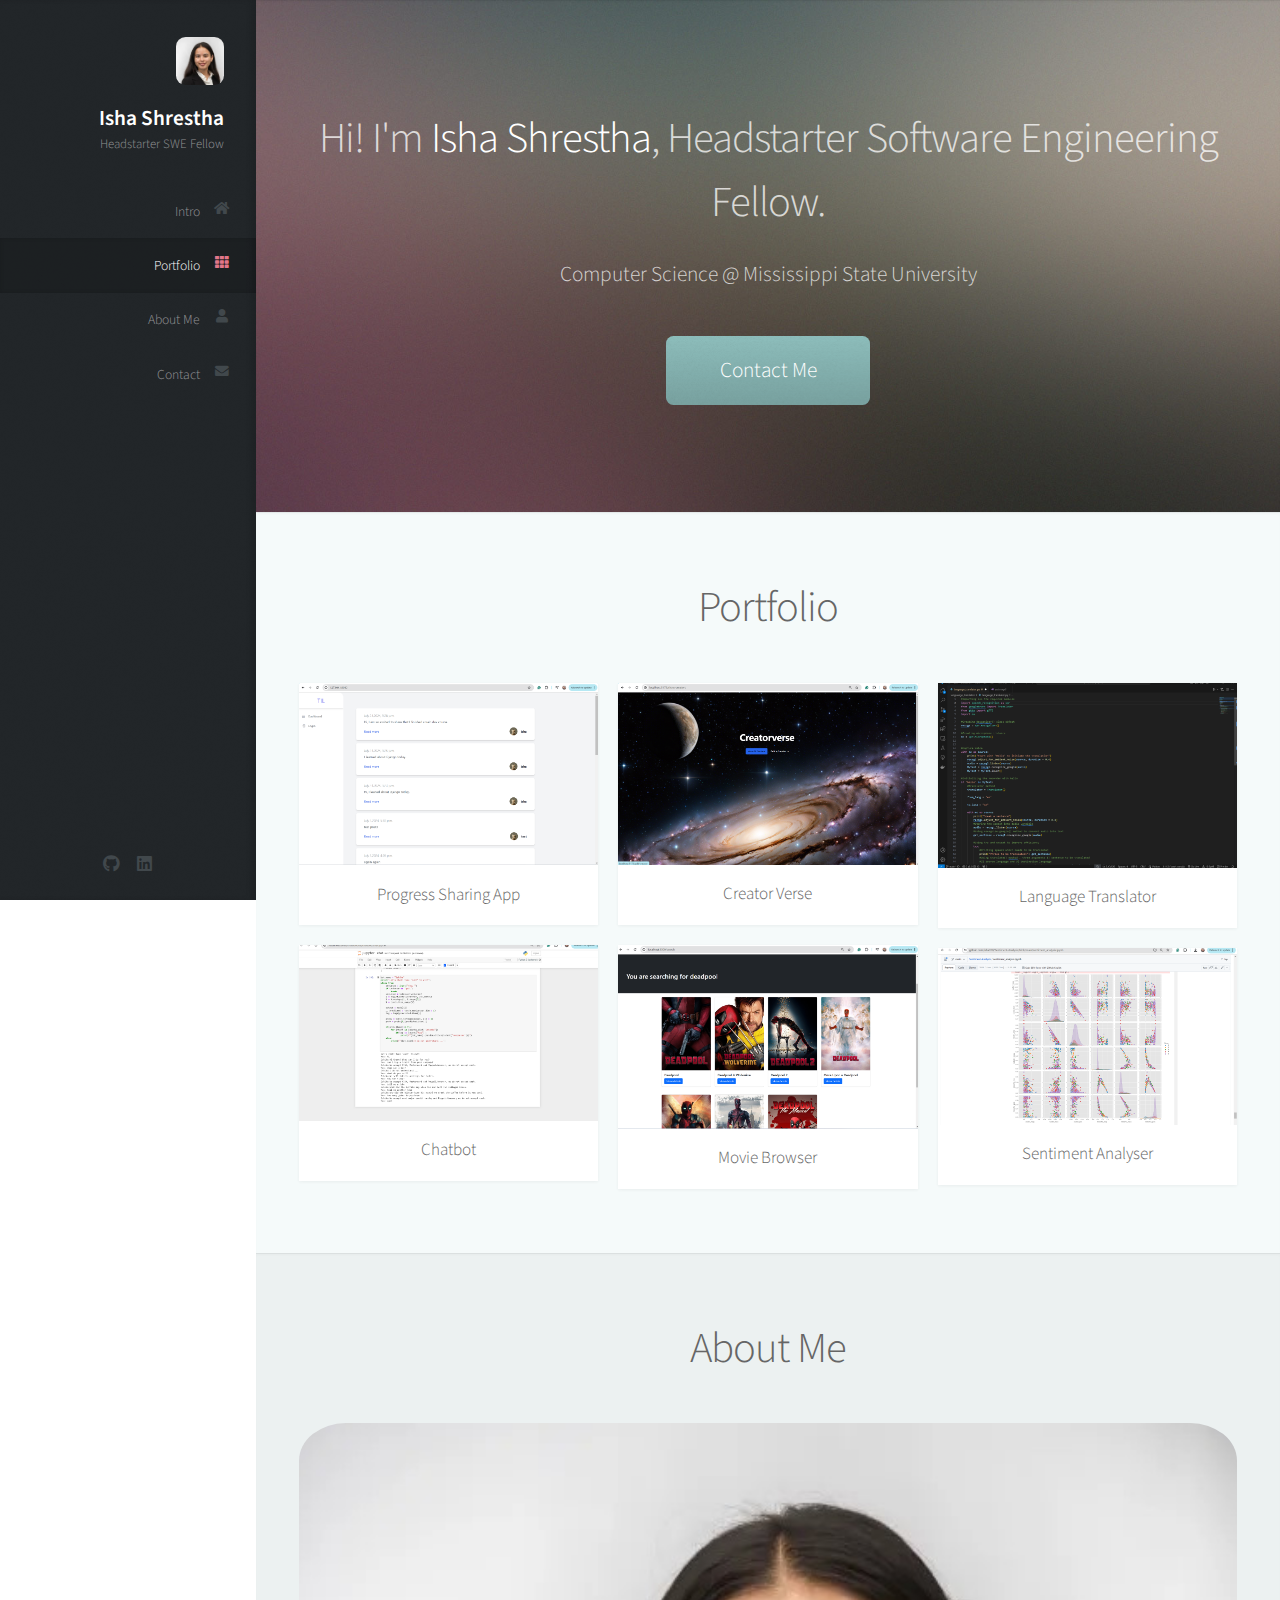
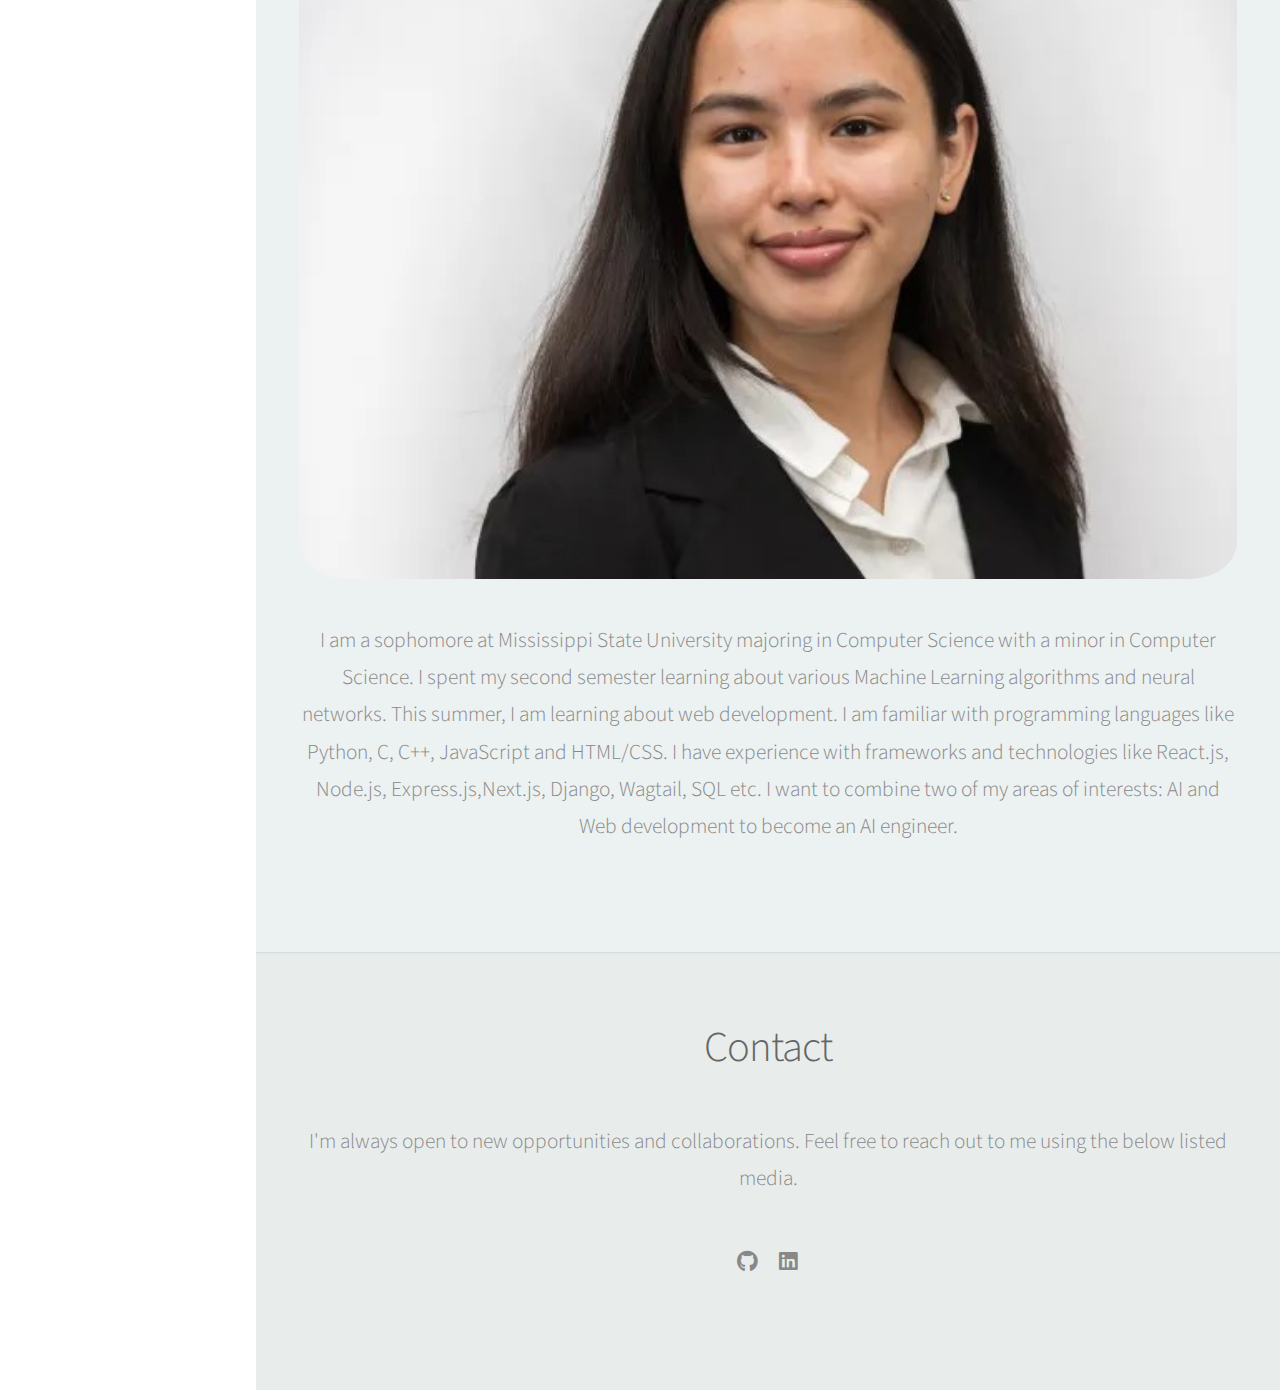
==== commit d3247746: "Final commit" ====
--- a/index.html
+++ b/index.html
@@ -46,9 +46,9 @@
 						<ul class="icons">
 							
 							
-							<li><a href="#" class="icon brands fa-github"><span class="label">Github</span></a></li>
-							<li><a href="#" class="icon brands fa-linkedin"><span class="label">Linkedin</span></a></li>
-							<li><a href="#" class="icon solid fa-envelope"><span class="label">Email</span></a></li>
+							<li><a href="https://github.com/isha038" class="icon brands fa-github"><span class="label">Github</span></a></li>
+							<li><a href="https://www.linkedin.com/in/isha-shrestha/" class="icon brands fa-linkedin"><span class="label">Linkedin</span></a></li>
+							
 						</ul>
 
 				</div>
@@ -88,13 +88,13 @@
 							<div class="row">
 								<div class="col-4 col-12-mobile">
 									<article class="item">
-										<a href="https://github.com/isha038/TIL-TodayILearned-" class="image fit"><img src="images/feed.png" alt="" /></a>
+										<a href="https://github.com/isha038/TIL-TodayILearned-" class="image fit"><img src="images/feed.png" alt="Isha Shrestha" /></a>
 										<header>
 											<h3>Progress Sharing App</h3>
 										</header>
 									</article>
 									<article class="item">
-										<a href="https://github.com/isha038/chatbot-intents_responses-" class="image fit"><img src="images/chatbot.png" alt="" /></a>
+										<a href="https://github.com/isha038/chatbot-intents_responses-" class="image fit"><img src="images/chatbot.png" alt="Isha Shrestha" /></a>
 										<header>
 											<h3>Chatbot</h3>
 										</header>
@@ -102,13 +102,13 @@
 								</div>
 								<div class="col-4 col-12-mobile">
 									<article class="item">
-										<a href="https://github.com/isha038/web103prework" class="image fit"><img src="images/creator-verse.png" alt="" /></a>
+										<a href="https://github.com/isha038/web103prework" class="image fit"><img src="images/creator-verse.png" alt="Isha Shrestha" /></a>
 										<header>
 											<h3>Creator Verse</h3>
 										</header>
 									</article>
 									<article class="item">
-										<a href="https://github.com/isha038/moviebrowser" class="image fit"><img src="images/moviebrowser.png" alt="" /></a>
+										<a href="https://github.com/isha038/moviebrowser" class="image fit"><img src="images/moviebrowser.png" alt="Isha Shrestha" /></a>
 										<header>
 											<h3>Movie Browser</h3>
 										</header>
@@ -116,13 +116,13 @@
 								</div>
 								<div class="col-4 col-12-mobile">
 									<article class="item">
-										<a href="https://github.com/isha038/languange_translator" class="image fit"><img src="images/language.png" alt="" /></a>
+										<a href="https://github.com/isha038/languange_translator" class="image fit"><img src="images/language.png" alt="Isha Shrestha" /></a>
 										<header>
 											<h3>Language Translator</h3>
 										</header>
 									</article>
 									<article class="item">
-										<a href="https://github.com/isha038/Sentiment-Analysis/tree/main" class="image fit"><img src="images/sentiment(1).png" alt="" /></a>
+										<a href="https://github.com/isha038/Sentiment-Analysis/tree/main" class="image fit"><img src="images/sentiment(1).png" alt="Isha Shrestha" /></a>
 										<header>
 											<h3>Sentiment Analyser</h3>
 										</header>
@@ -141,7 +141,7 @@
 								<h2>About Me</h2>
 							</header>
 
-							<a href="https://www.linkedin.com/in/isha-shrestha/" class="image featured"><img src="images/isha.jpg" alt=""  class = "round-image"/></a>
+							<a href="https://www.linkedin.com/in/isha-shrestha/" class="image featured"><img src="images/isha.jpg" alt="Isha Shrestha"  class = "round-image"/></a>
 
 							<p>I am a sophomore at Mississippi State University majoring in Computer Science with a minor in Computer Science. I spent
 								my second semester learning about various Machine Learning algorithms and neural networks. This summer, I am learning about
@@ -167,9 +167,9 @@
 							<ul class="icons">
 							
 							
-								<li><a href="#" class="icon brands fa-github"><span class="label">Github</span></a></li>
-								<li><a href="#" class="icon brands fa-linkedin"><span class="label">Linkedin</span></a></li>
-								<li><a href="#" class="icon solid fa-envelope"><span class="label">Email</span></a></li>
+								<li><a href="https://github.com/isha038" class="icon brands fa-github"><span class="label">Github</span></a></li>
+								<li><a href="https://www.linkedin.com/in/isha-shrestha/" class="icon brands fa-linkedin"><span class="label">Linkedin</span></a></li>
+								
 							</ul>
 							
 
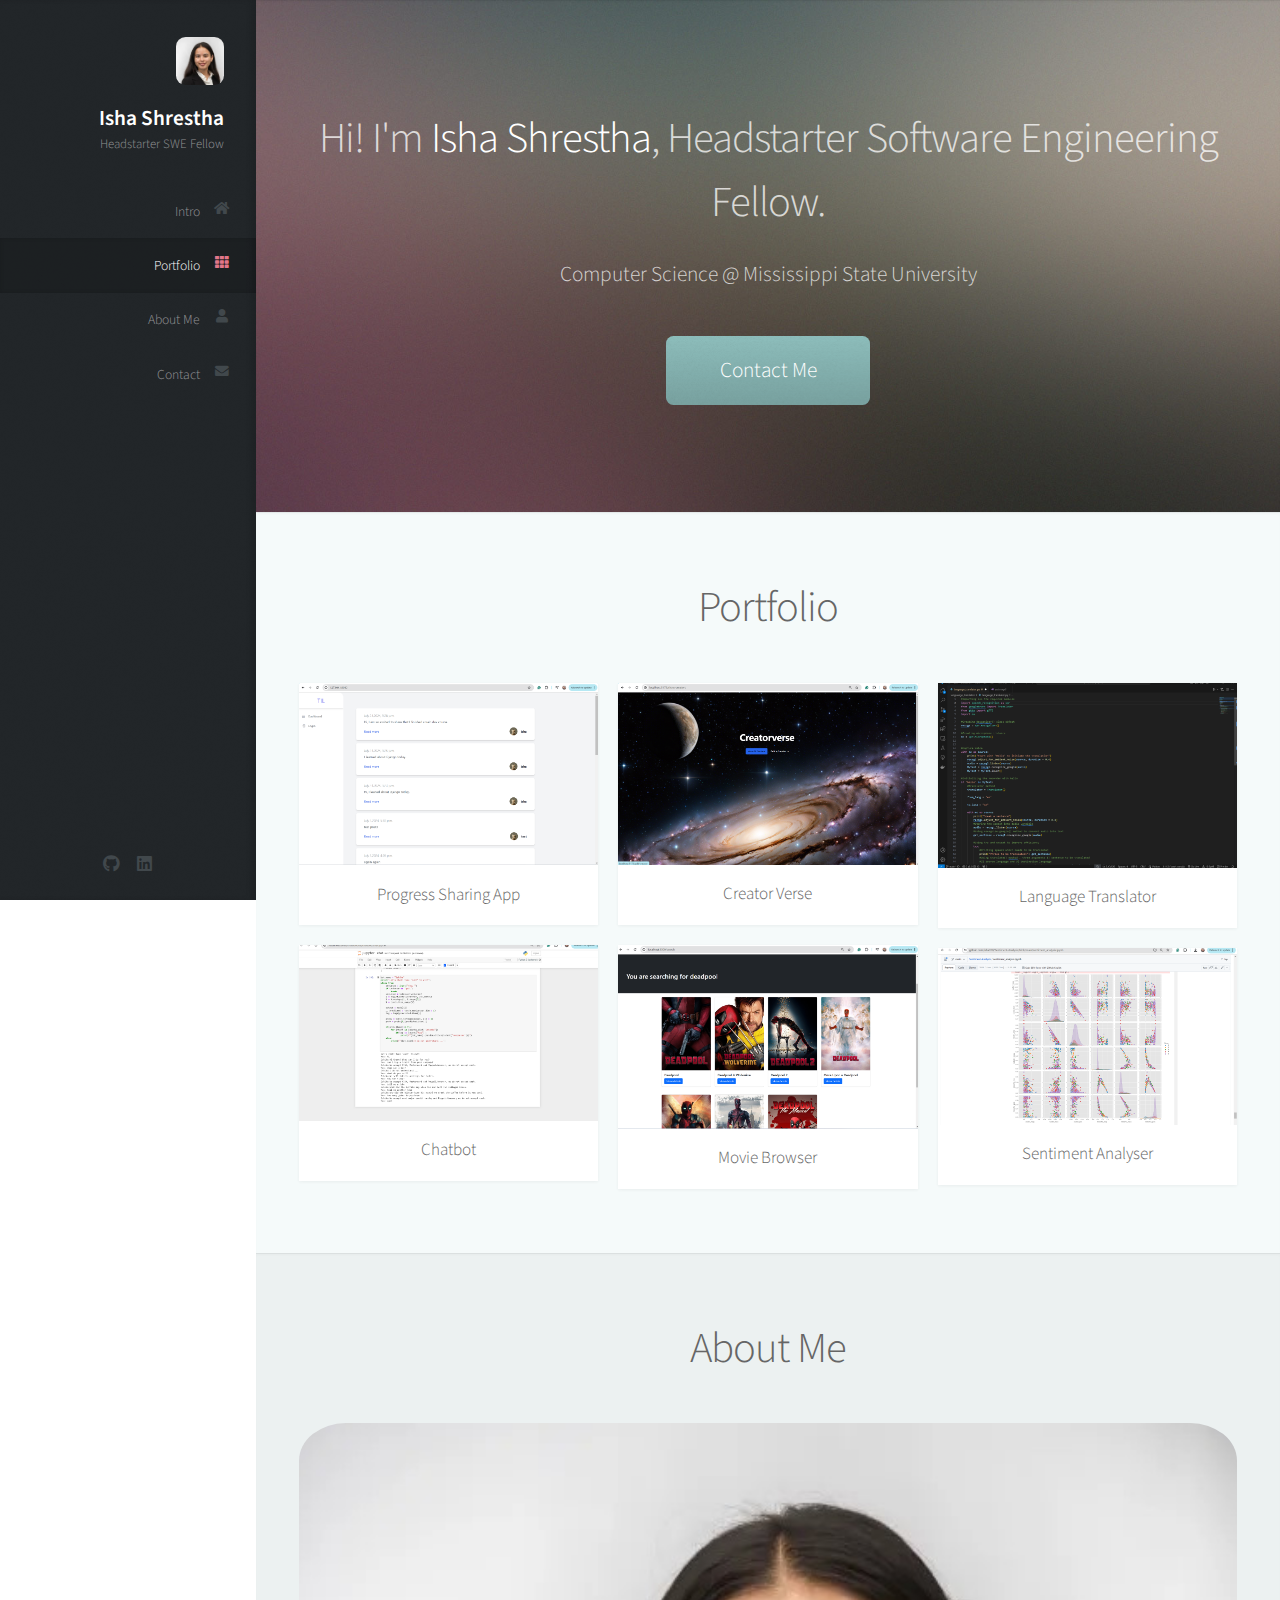
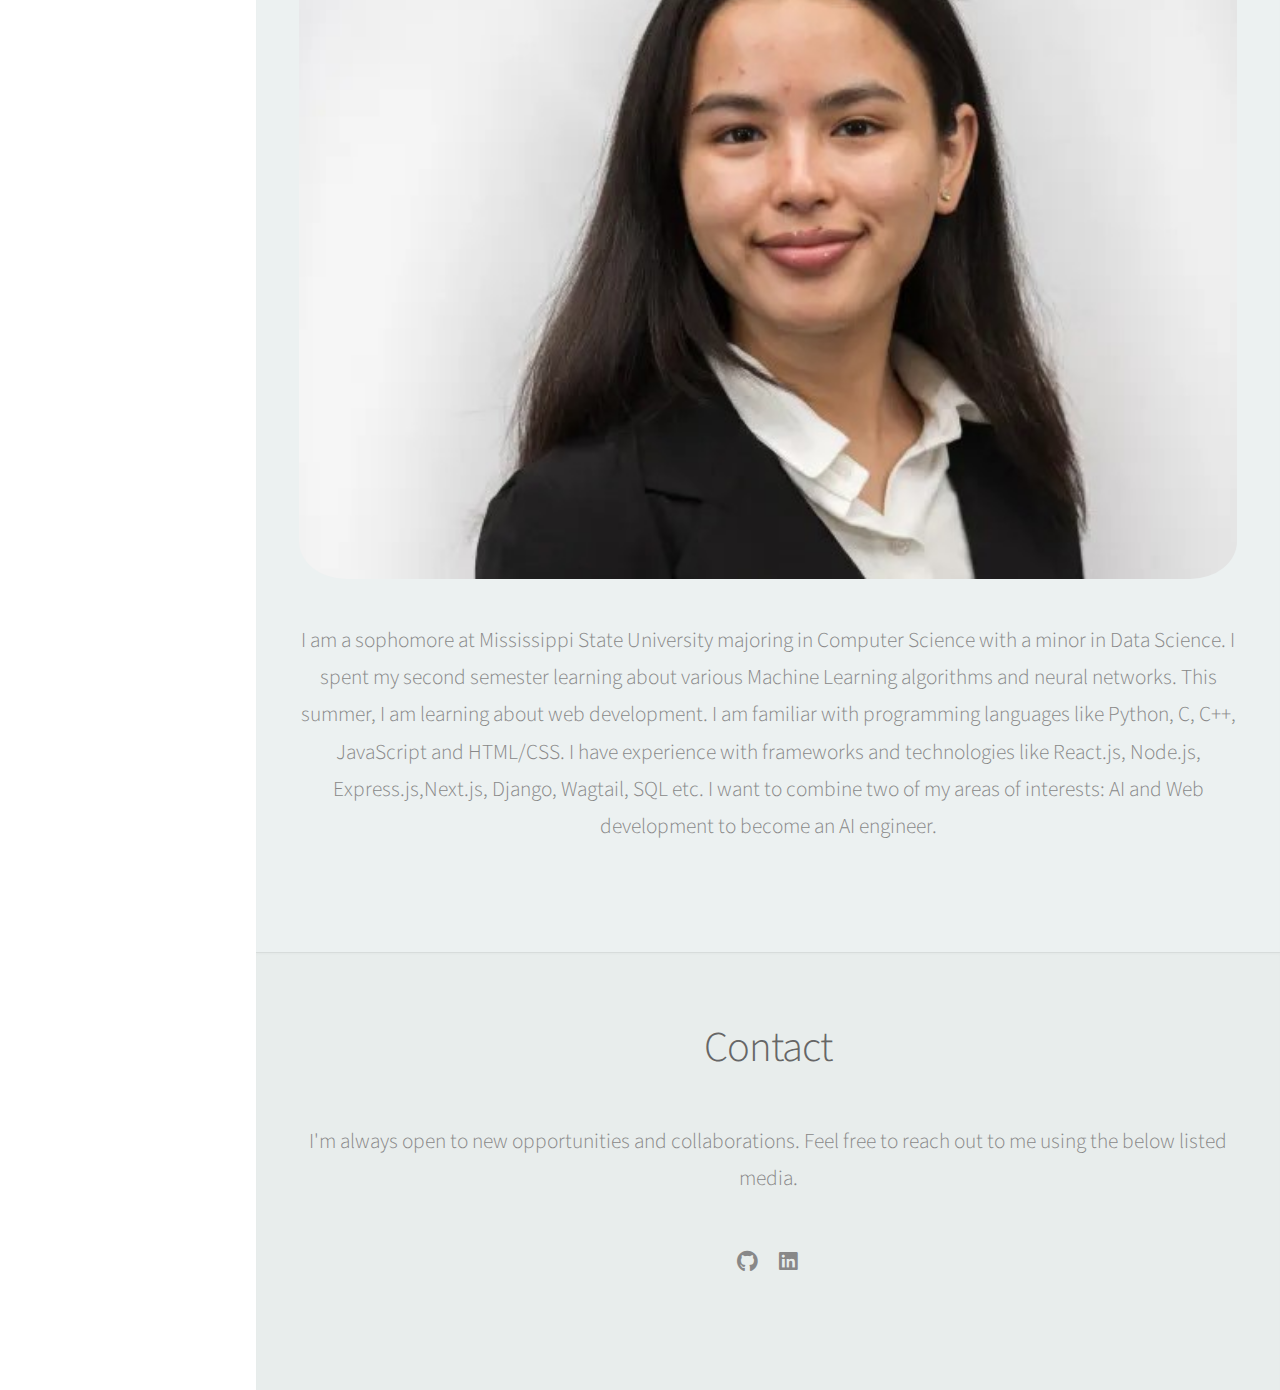
==== commit 1fdfac2a: "Typo fixed" ====
--- a/index.html
+++ b/index.html
@@ -143,7 +143,7 @@
 
 							<a href="https://www.linkedin.com/in/isha-shrestha/" class="image featured"><img src="images/isha.jpg" alt="Isha Shrestha"  class = "round-image"/></a>
 
-							<p>I am a sophomore at Mississippi State University majoring in Computer Science with a minor in Computer Science. I spent
+							<p>I am a sophomore at Mississippi State University majoring in Computer Science with a minor in Data Science. I spent
 								my second semester learning about various Machine Learning algorithms and neural networks. This summer, I am learning about
 								web development. I am familiar with programming languages like Python, C, C++, JavaScript and HTML/CSS. I have experience with frameworks and technologies
 								like React.js, Node.js, Express.js,Next.js, Django, Wagtail, SQL etc. I want to combine two of my 
